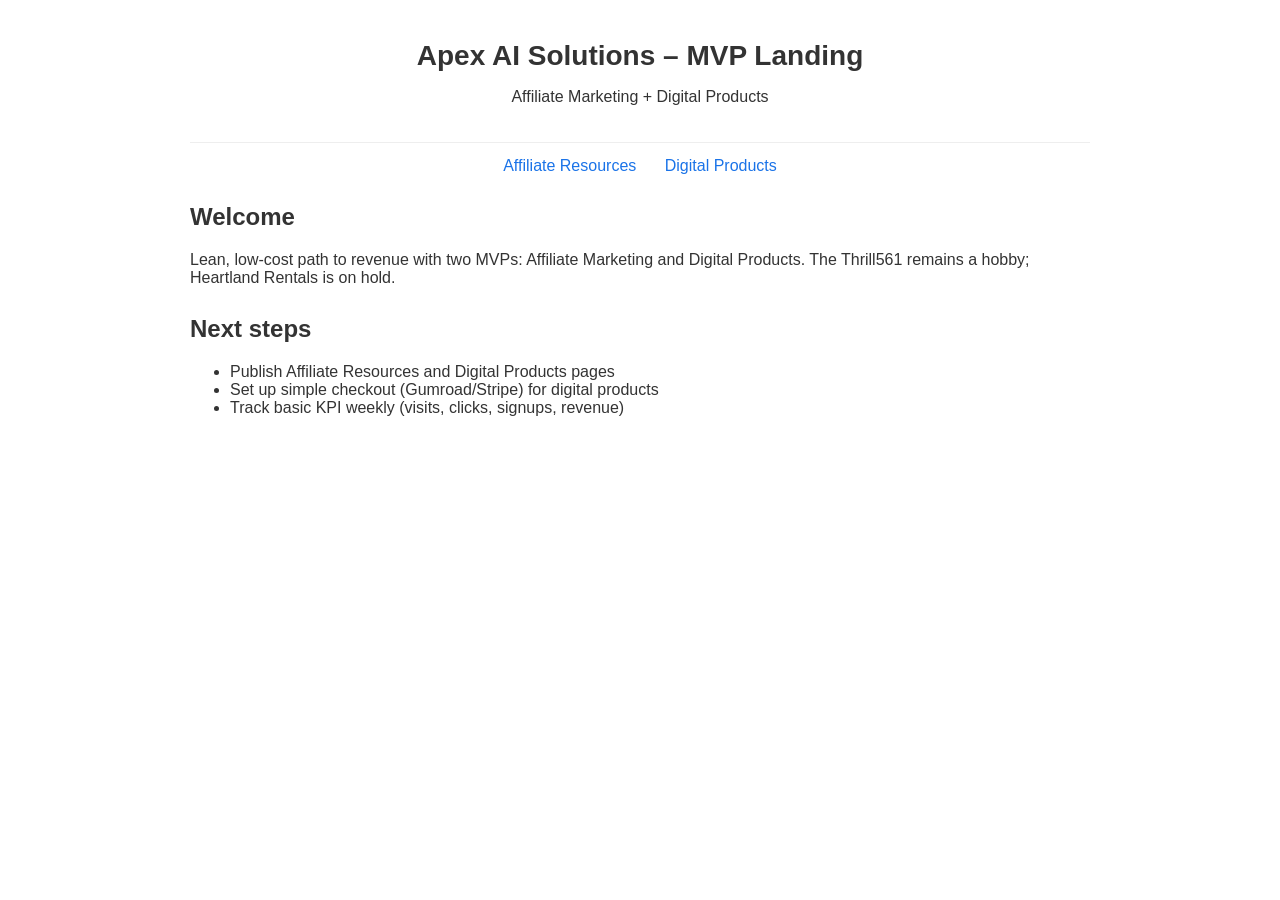
==== docs/index.html @ e03c05d1 "Publish MVP landing pages to /docs" ====
<!doctype html>
<html lang="en">
<head>
<meta charset="UTF-8"/>
<meta name="viewport" content="width=device-width, initial-scale=1"/>
<title>Apex AI MVP Landing</title>
<style>
body{font-family:Arial, sans-serif; max-width:900px; margin:0 auto; padding:20px; color:#333}
header{text-align:center; padding:20px 0; border-bottom:1px solid #eee}
nav{ text-align:center; margin:14px 0 28px;}
nav a{margin:0 12px; color:#1a73e8; text-decoration:none}
h1{font-size:28px; margin:0 0 6px}
section{margin:28px 0}
.cta{display:inline-block; padding:10px 14px; background:#1a73e8; color:#fff; text-decoration:none; border-radius:6px}
</style>
</head>
<body>
<header>
<h1>Apex AI Solutions – MVP Landing</h1>
<p>Affiliate Marketing + Digital Products</p>
</header>
<nav>
<a href="affiliate.html">Affiliate Resources</a>
<a href="digital-products.html">Digital Products</a>
</nav>

<section>
<h2>Welcome</h2>
<p>Lean, low-cost path to revenue with two MVPs: Affiliate Marketing and Digital Products. The Thrill561 remains a hobby; Heartland Rentals is on hold.</p>
</section>

<section>
<h2>Next steps</h2>
<ul>
<li>Publish Affiliate Resources and Digital Products pages</li>
<li>Set up simple checkout (Gumroad/Stripe) for digital products</li>
<li>Track basic KPI weekly (visits, clicks, signups, revenue)</li>
</ul>
</section>
</body>
</html>
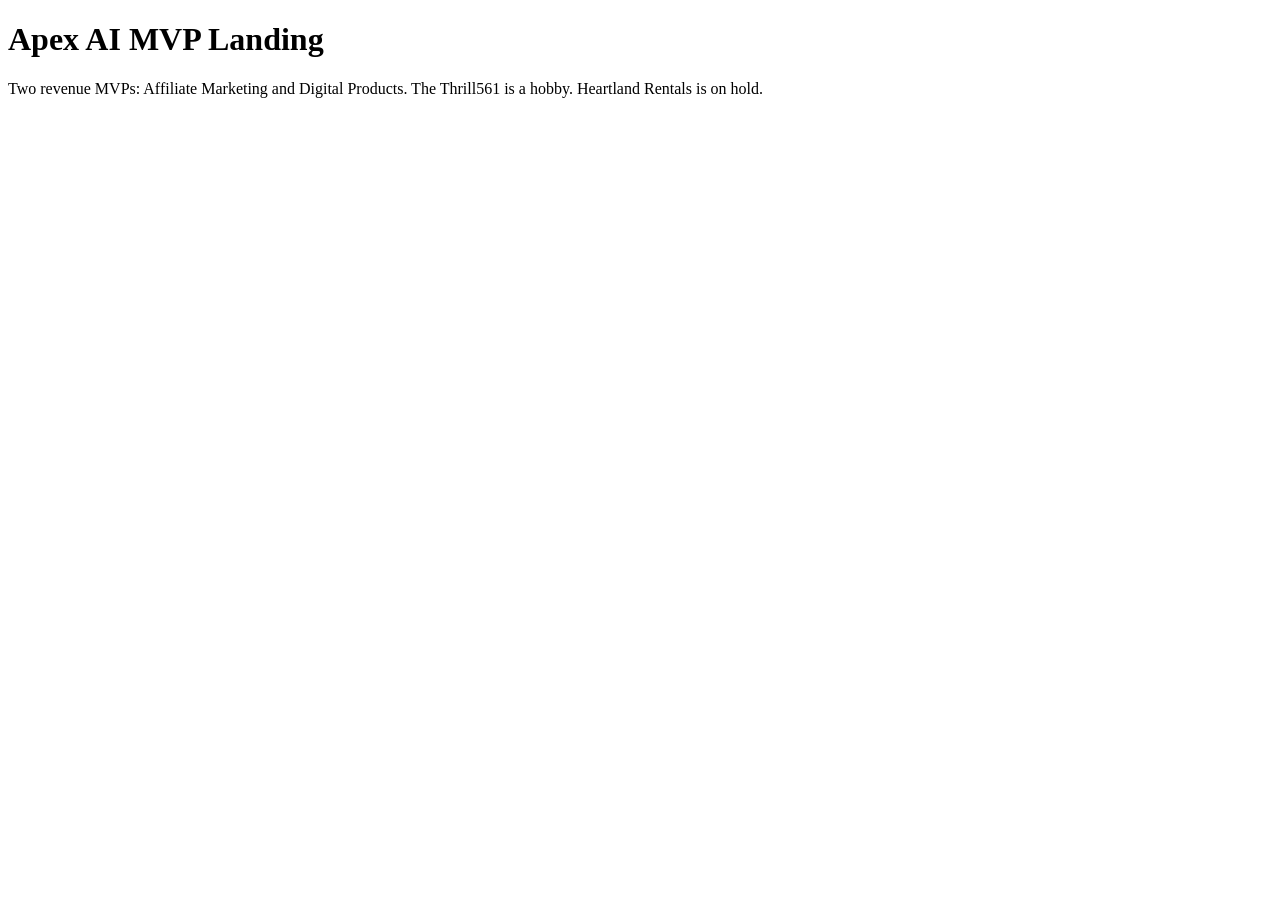
==== commit 539ea85a: "Update Affiliate Resources page with image-rich block" ====
--- a/docs/index.html
+++ b/docs/index.html
@@ -1,41 +1,7 @@
-<!doctype html>
-<html lang="en">
-<head>
-<meta charset="UTF-8"/>
-<meta name="viewport" content="width=device-width, initial-scale=1"/>
-<title>Apex AI MVP Landing</title>
-<style>
-body{font-family:Arial, sans-serif; max-width:900px; margin:0 auto; padding:20px; color:#333}
-header{text-align:center; padding:20px 0; border-bottom:1px solid #eee}
-nav{ text-align:center; margin:14px 0 28px;}
-nav a{margin:0 12px; color:#1a73e8; text-decoration:none}
-h1{font-size:28px; margin:0 0 6px}
-section{margin:28px 0}
-.cta{display:inline-block; padding:10px 14px; background:#1a73e8; color:#fff; text-decoration:none; border-radius:6px}
-</style>
-</head>
+<!doctype html><html lang="en">
+<head><meta charset="UTF-8"/><meta name="viewport" content="width=device-width, initial-scale=1"/><title>Apex AI MVP Landing</title></head>
 <body>
-<header>
-<h1>Apex AI Solutions – MVP Landing</h1>
-<p>Affiliate Marketing + Digital Products</p>
-</header>
-<nav>
-<a href="affiliate.html">Affiliate Resources</a>
-<a href="digital-products.html">Digital Products</a>
-</nav>
-
-<section>
-<h2>Welcome</h2>
-<p>Lean, low-cost path to revenue with two MVPs: Affiliate Marketing and Digital Products. The Thrill561 remains a hobby; Heartland Rentals is on hold.</p>
-</section>
-
-<section>
-<h2>Next steps</h2>
-<ul>
-<li>Publish Affiliate Resources and Digital Products pages</li>
-<li>Set up simple checkout (Gumroad/Stripe) for digital products</li>
-<li>Track basic KPI weekly (visits, clicks, signups, revenue)</li>
-</ul>
-</section>
+<h1>Apex AI MVP Landing</h1>
+<p>Two revenue MVPs: Affiliate Marketing and Digital Products. The Thrill561 is a hobby. Heartland Rentals is on hold.</p>
 </body>
 </html>
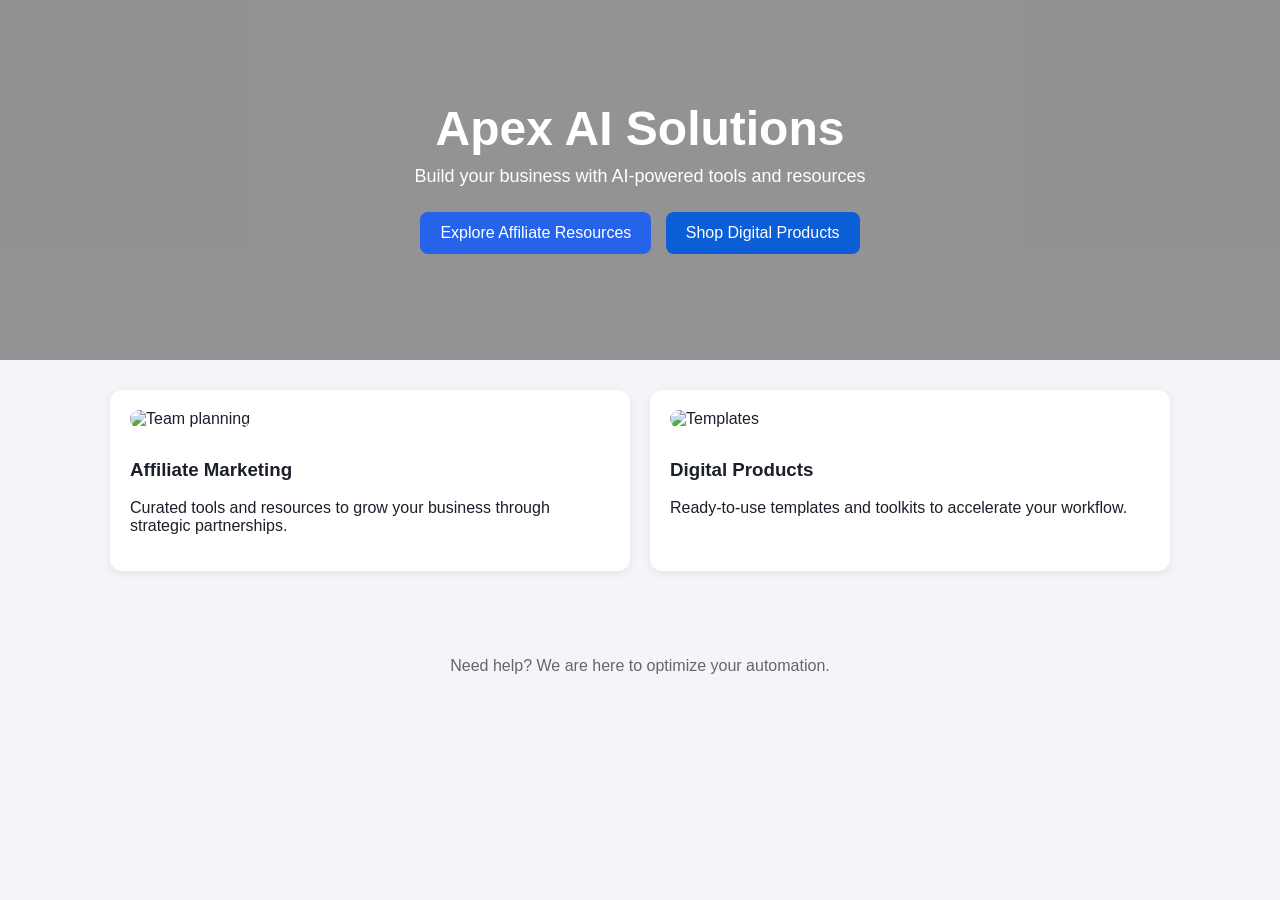
==== commit 6050cbd3: "Add polished image-rich landing pages" ====
--- a/docs/index.html
+++ b/docs/index.html
@@ -1,7 +1,54 @@
-<!doctype html><html lang="en">
-<head><meta charset="UTF-8"/><meta name="viewport" content="width=device-width, initial-scale=1"/><title>Apex AI MVP Landing</title></head>
+<!doctype html>
+<html lang="en">
+<head>
+  <meta charset="UTF-8"/>
+  <meta name="viewport" content="width=device-width, initial-scale=1"/>
+  <title>Apex AI MVP Landing</title>
+  <style>
+    :root{--bg:#f4f4f9;--fg:#1a1f2a;--brand:#2563eb;--card:#fff}
+    *{box-sizing:border-box}
+    body{font-family:Arial,sans-serif;margin:0;background:var(--bg);color:var(--fg)}
+    .container{max-width:1100px;margin:0 auto;padding:0 20px}
+    .hero{background:url("https://images.unsplash.com/photo-1496307042754-b4d6183878e6?auto=format&fit=crop&w=1600&q=60") center/cover no-repeat;color:#fff;height:360px;display:flex;align-items:center;justify-content:center;text-align:center;position:relative}
+    .hero:after{content:"";position:absolute;inset:0;background:rgba(0,0,0,.4)}
+    .hero-content{position:relative;z-index:1}
+    .hero h1{font-size:clamp(28px,4vw,48px);margin:0 0 10px}
+    .hero p{font-size:clamp(14px,2vw,18px);margin:0 0 20px}
+    .cta{display:inline-block;padding:12px 20px;background:var(--brand);color:#fff;text-decoration:none;border-radius:8px;margin:5px}
+    .cards{display:grid;grid-template-columns:1fr 1fr;gap:20px;margin:30px 0}
+    .card{background:var(--card);border-radius:12px;padding:20px;box-shadow:0 2px 8px rgba(0,0,0,.08)}
+    .card img{width:100%;height:180px;object-fit:cover;border-radius:10px;margin-bottom:12px}
+    @media(max-width:900px){.cards{grid-template-columns:1fr}}
+    footer{text-align:center;padding:40px 0;color:#666}
+  </style>
+</head>
 <body>
-<h1>Apex AI MVP Landing</h1>
-<p>Two revenue MVPs: Affiliate Marketing and Digital Products. The Thrill561 is a hobby. Heartland Rentals is on hold.</p>
+  <header class="hero">
+    <div class="hero-content container">
+      <h1>Apex AI Solutions</h1>
+      <p>Build your business with AI-powered tools and resources</p>
+      <a class="cta" href="affiliate.html">Explore Affiliate Resources</a>
+      <a class="cta" href="digital-products.html" style="background:#0b5ed7">Shop Digital Products</a>
+    </div>
+  </header>
+  
+  <div class="container">
+    <div class="cards">
+      <div class="card">
+        <img src="https://images.unsplash.com/photo-1525966222142-9b5ed5a0d2bd?auto=format&fit=crop&w=800&q=60" alt="Team planning"/>
+        <h3>Affiliate Marketing</h3>
+        <p>Curated tools and resources to grow your business through strategic partnerships.</p>
+      </div>
+      <div class="card">
+        <img src="https://images.unsplash.com/photo-1517242303087-0c34f45d2f9a?auto=format&fit=crop&w=800&q=60" alt="Templates"/>
+        <h3>Digital Products</h3>
+        <p>Ready-to-use templates and toolkits to accelerate your workflow.</p>
+      </div>
+    </div>
+  </div>
+  
+  <footer>
+    <p>Need help? We are here to optimize your automation.</p>
+  </footer>
 </body>
 </html>
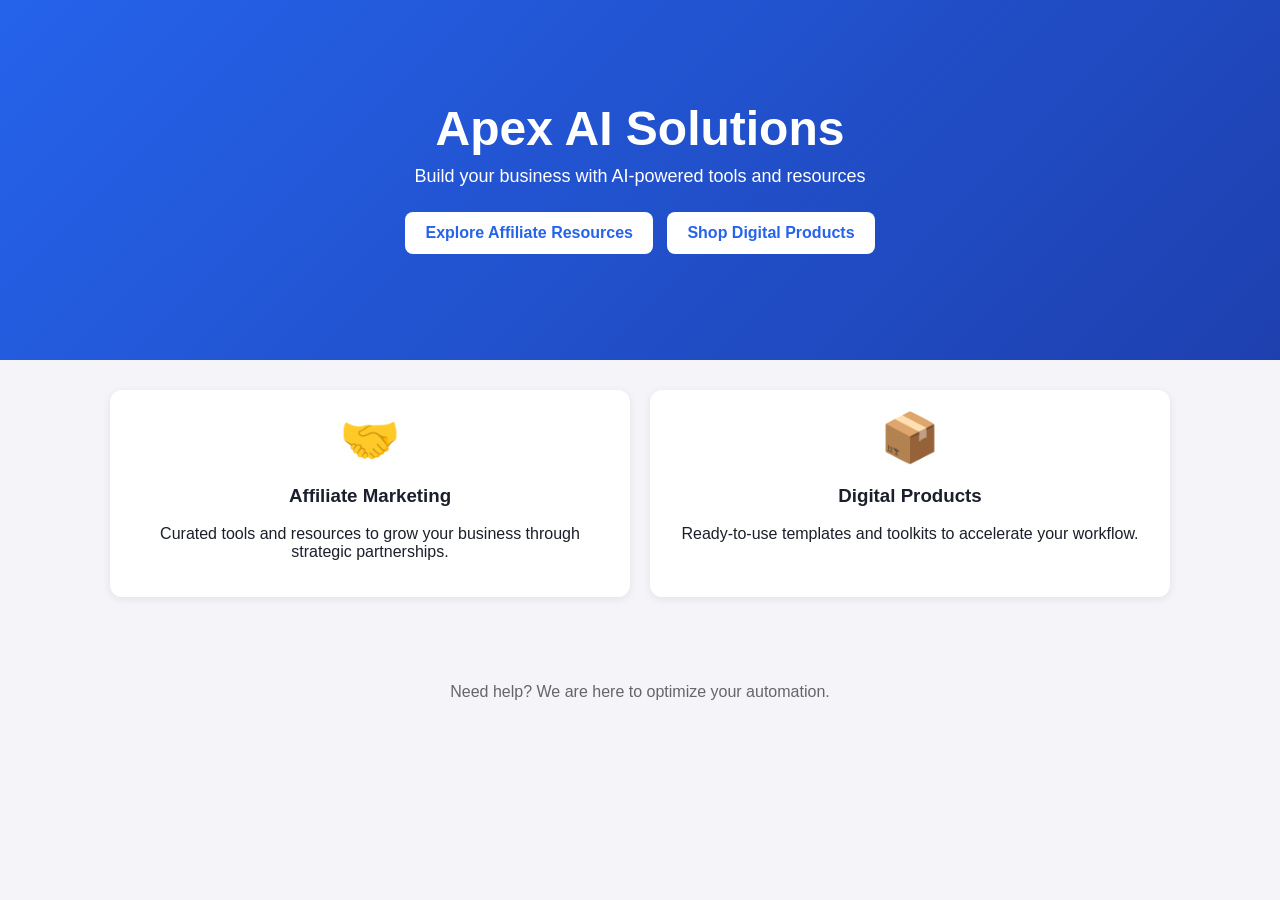
==== commit cf02bb4e: "Fix images - use emoji icons instead" ====
--- a/docs/index.html
+++ b/docs/index.html
@@ -9,38 +9,36 @@
     *{box-sizing:border-box}
     body{font-family:Arial,sans-serif;margin:0;background:var(--bg);color:var(--fg)}
     .container{max-width:1100px;margin:0 auto;padding:0 20px}
-    .hero{background:url("https://images.unsplash.com/photo-1496307042754-b4d6183878e6?auto=format&fit=crop&w=1600&q=60") center/cover no-repeat;color:#fff;height:360px;display:flex;align-items:center;justify-content:center;text-align:center;position:relative}
-    .hero:after{content:"";position:absolute;inset:0;background:rgba(0,0,0,.4)}
-    .hero-content{position:relative;z-index:1}
+    .hero{background:linear-gradient(135deg,#2563eb,#1e40af);color:#fff;height:360px;display:flex;align-items:center;justify-content:center;text-align:center}
     .hero h1{font-size:clamp(28px,4vw,48px);margin:0 0 10px}
     .hero p{font-size:clamp(14px,2vw,18px);margin:0 0 20px}
-    .cta{display:inline-block;padding:12px 20px;background:var(--brand);color:#fff;text-decoration:none;border-radius:8px;margin:5px}
+    .cta{display:inline-block;padding:12px 20px;background:#fff;color:var(--brand);text-decoration:none;border-radius:8px;margin:5px;font-weight:600}
     .cards{display:grid;grid-template-columns:1fr 1fr;gap:20px;margin:30px 0}
-    .card{background:var(--card);border-radius:12px;padding:20px;box-shadow:0 2px 8px rgba(0,0,0,.08)}
-    .card img{width:100%;height:180px;object-fit:cover;border-radius:10px;margin-bottom:12px}
+    .card{background:var(--card);border-radius:12px;padding:20px;box-shadow:0 2px 8px rgba(0,0,0,.08);text-align:center}
+    .card-icon{font-size:48px;margin-bottom:10px}
+    footer{text-align:center;padding:40px 0;color:#666}
     @media(max-width:900px){.cards{grid-template-columns:1fr}}
-    footer{text-align:center;padding:40px 0;color:#666}
   </style>
 </head>
 <body>
   <header class="hero">
-    <div class="hero-content container">
+    <div class="container">
       <h1>Apex AI Solutions</h1>
       <p>Build your business with AI-powered tools and resources</p>
       <a class="cta" href="affiliate.html">Explore Affiliate Resources</a>
-      <a class="cta" href="digital-products.html" style="background:#0b5ed7">Shop Digital Products</a>
+      <a class="cta" href="digital-products.html">Shop Digital Products</a>
     </div>
   </header>
   
   <div class="container">
     <div class="cards">
       <div class="card">
-        <img src="https://images.unsplash.com/photo-1525966222142-9b5ed5a0d2bd?auto=format&fit=crop&w=800&q=60" alt="Team planning"/>
+        <div class="card-icon">🤝</div>
         <h3>Affiliate Marketing</h3>
         <p>Curated tools and resources to grow your business through strategic partnerships.</p>
       </div>
       <div class="card">
-        <img src="https://images.unsplash.com/photo-1517242303087-0c34f45d2f9a?auto=format&fit=crop&w=800&q=60" alt="Templates"/>
+        <div class="card-icon">📦</div>
         <h3>Digital Products</h3>
         <p>Ready-to-use templates and toolkits to accelerate your workflow.</p>
       </div>
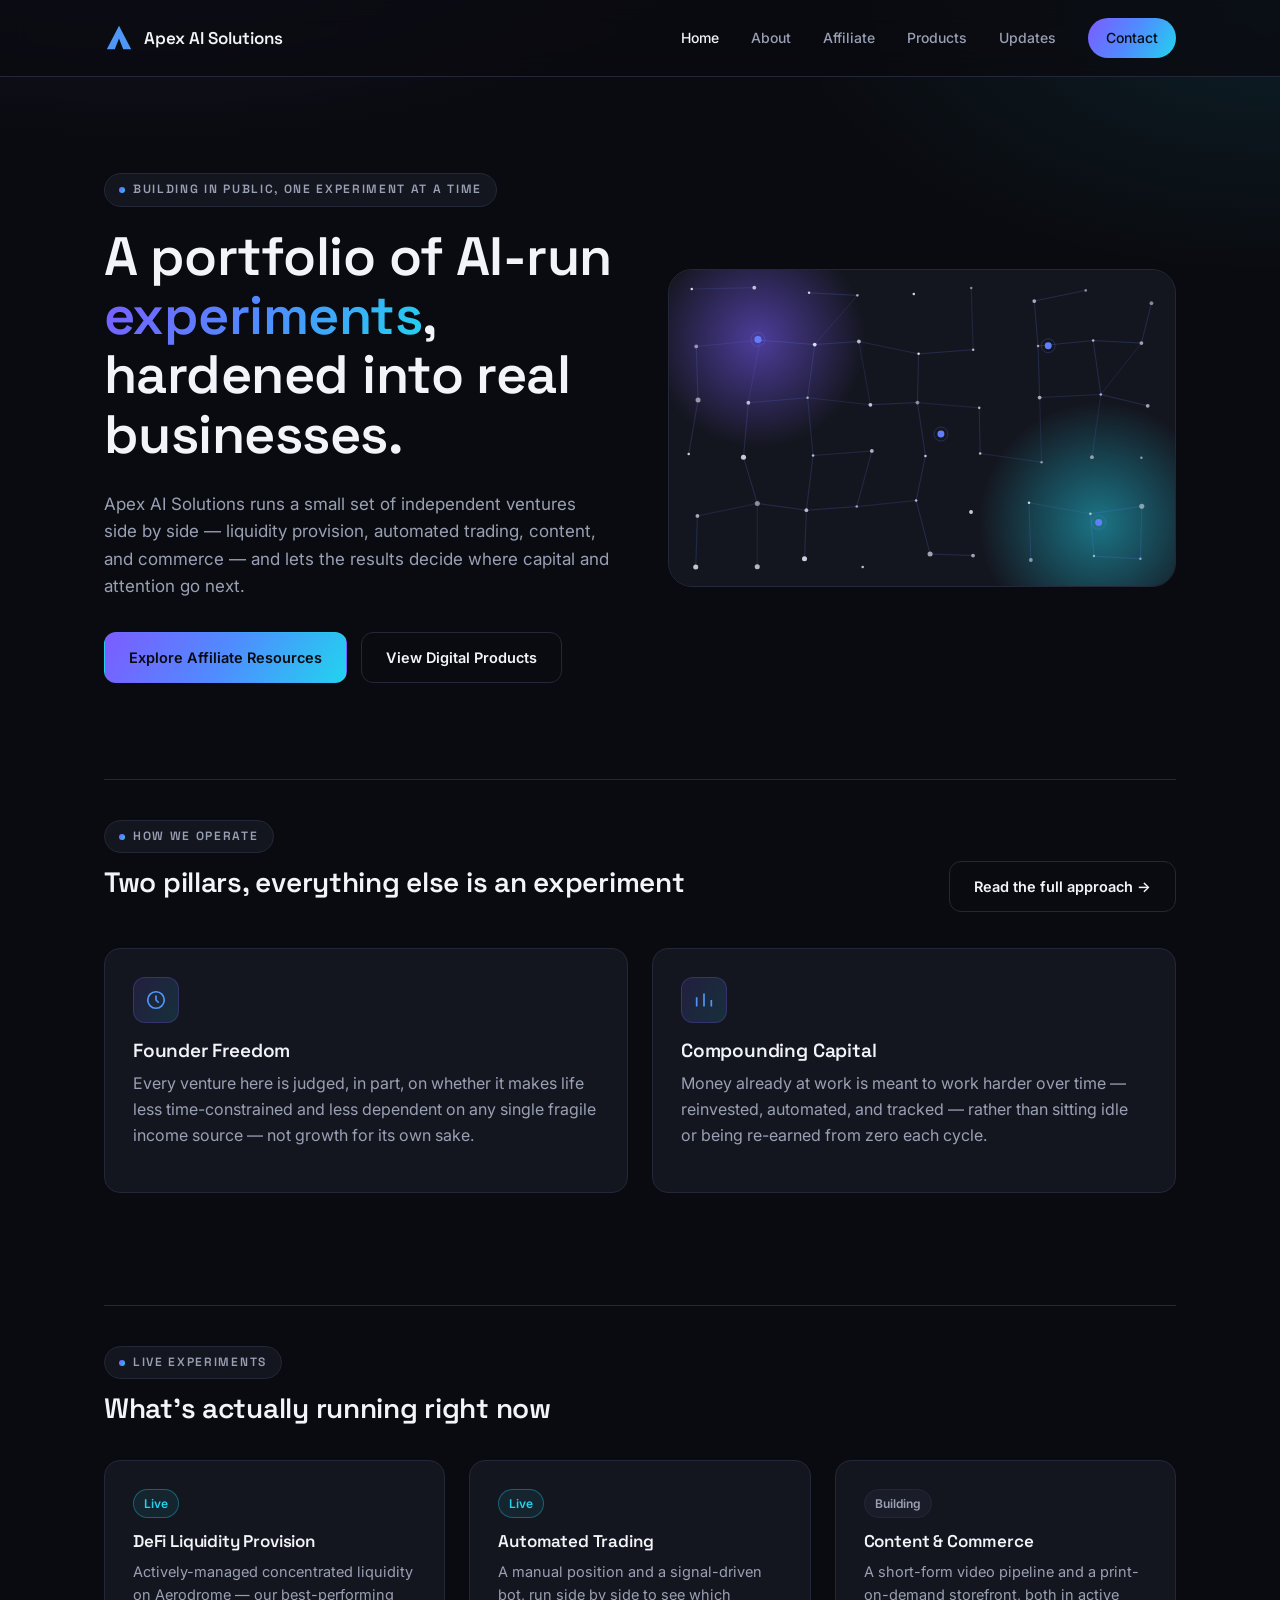
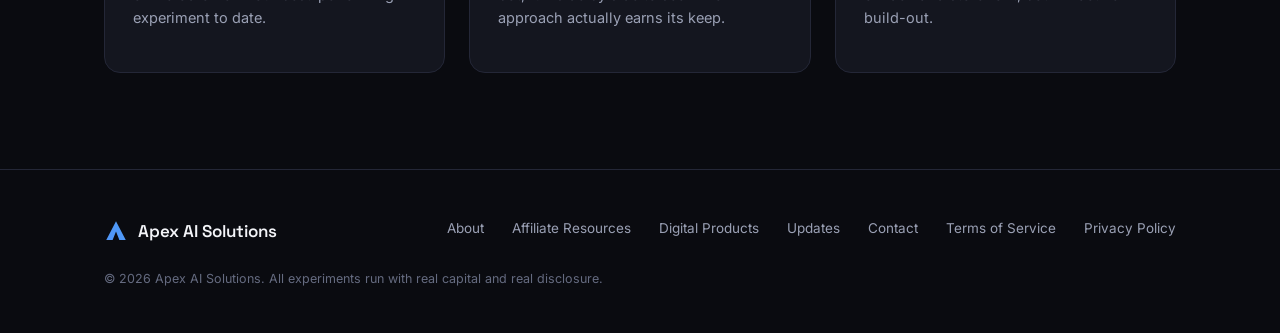
==== commit ba0fd8d2: "Redesign site: bold dark theme, custom brand mark + hero graphic, About/Updates/Contact pages, no st" ====
--- a/docs/index.html
+++ b/docs/index.html
@@ -1,52 +1,278 @@
 <!doctype html>
 <html lang="en">
 <head>
-  <meta charset="UTF-8"/>
-  <meta name="viewport" content="width=device-width, initial-scale=1"/>
-  <title>Apex AI MVP Landing</title>
-  <style>
-    :root{--bg:#f4f4f9;--fg:#1a1f2a;--brand:#2563eb;--card:#fff}
-    *{box-sizing:border-box}
-    body{font-family:Arial,sans-serif;margin:0;background:var(--bg);color:var(--fg)}
-    .container{max-width:1100px;margin:0 auto;padding:0 20px}
-    .hero{background:linear-gradient(135deg,#2563eb,#1e40af);color:#fff;height:360px;display:flex;align-items:center;justify-content:center;text-align:center}
-    .hero h1{font-size:clamp(28px,4vw,48px);margin:0 0 10px}
-    .hero p{font-size:clamp(14px,2vw,18px);margin:0 0 20px}
-    .cta{display:inline-block;padding:12px 20px;background:#fff;color:var(--brand);text-decoration:none;border-radius:8px;margin:5px;font-weight:600}
-    .cards{display:grid;grid-template-columns:1fr 1fr;gap:20px;margin:30px 0}
-    .card{background:var(--card);border-radius:12px;padding:20px;box-shadow:0 2px 8px rgba(0,0,0,.08);text-align:center}
-    .card-icon{font-size:48px;margin-bottom:10px}
-    footer{text-align:center;padding:40px 0;color:#666}
-    @media(max-width:900px){.cards{grid-template-columns:1fr}}
-  </style>
+<meta charset="UTF-8"/>
+<meta name="viewport" content="width=device-width, initial-scale=1"/>
+<title>Apex AI Solutions</title>
+<meta name="description" content="Apex AI Solutions builds and hardens a portfolio of AI-assisted business experiments — real capital, real automation, real results, run in the open."/>
+<link rel="icon" href="favicon.png"/>
+<link rel="stylesheet" href="style.css"/>
 </head>
 <body>
-  <header class="hero">
-    <div class="container">
-      <h1>Apex AI Solutions</h1>
-      <p>Build your business with AI-powered tools and resources</p>
-      <a class="cta" href="affiliate.html">Explore Affiliate Resources</a>
-      <a class="cta" href="digital-products.html">Shop Digital Products</a>
-    </div>
-  </header>
-  
-  <div class="container">
-    <div class="cards">
+
+<header class="site-nav">
+  <div class="nav-inner">
+    <a href="index.html" class="brand">
+      <svg viewBox="0 0 32 32" fill="none" xmlns="http://www.w3.org/2000/svg">
+        <defs><linearGradient id="navg1" x1="0" y1="32" x2="32" y2="0">
+          <stop offset="0" stop-color="#7C5CFF"/><stop offset="1" stop-color="#22D3EE"/>
+        </linearGradient></defs>
+        <path d="M16 3 L29 28 L20.5 28 L16 16.5 L11.5 28 L3 28 Z" fill="url(#navg1)"/>
+      </svg>
+      Apex AI Solutions
+    </a>
+    <nav class="links">
+      <a href="index.html" class="current">Home</a>
+      <a href="about.html">About</a>
+      <a href="affiliate.html">Affiliate</a>
+      <a href="digital-products.html">Products</a>
+      <a href="updates.html">Updates</a>
+      <a href="contact.html" class="nav-cta">Contact</a>
+    </nav>
+  </div>
+</header>
+
+<section class="section" style="padding-bottom:40px;">
+  <div class="wrap">
+    <div class="grid-2" style="align-items:center; gap:56px;">
+      <div>
+        <span class="eyebrow"><span class="dot"></span> Building in public, one experiment at a time</span>
+        <h1 style="font-size:clamp(34px,5vw,54px); margin-top:20px;">
+          A portfolio of AI-run <span class="grad-text">experiments</span>,<br/>hardened into real businesses.
+        </h1>
+        <p style="font-size:17px; max-width:520px; margin-top:18px;">
+          Apex AI Solutions runs a small set of independent ventures side by side —
+          liquidity provision, automated trading, content, and commerce — and lets
+          the results decide where capital and attention go next.
+        </p>
+        <div style="display:flex; gap:14px; margin-top:32px; flex-wrap:wrap;">
+          <a href="affiliate.html" class="btn btn-primary">Explore Affiliate Resources</a>
+          <a href="digital-products.html" class="btn btn-ghost">View Digital Products</a>
+        </div>
+      </div>
+      <div class="hero-graphic">
+    <svg viewBox="0 0 800 500" fill="none" xmlns="http://www.w3.org/2000/svg">
+      <defs>
+        <linearGradient id="heroLine" x1="0" y1="500" x2="800" y2="0">
+          <stop offset="0" stop-color="#7C5CFF"/>
+          <stop offset="1" stop-color="#22D3EE"/>
+        </linearGradient>
+        <radialGradient id="heroGlowA" cx="50%" cy="50%" r="50%">
+          <stop offset="0" stop-color="#7C5CFF" stop-opacity="0.55"/>
+          <stop offset="1" stop-color="#7C5CFF" stop-opacity="0"/>
+        </radialGradient>
+        <radialGradient id="heroGlowB" cx="50%" cy="50%" r="50%">
+          <stop offset="0" stop-color="#22D3EE" stop-opacity="0.5"/>
+          <stop offset="1" stop-color="#22D3EE" stop-opacity="0"/>
+        </radialGradient>
+      </defs>
+      <rect width="800" height="500" fill="#14161F"/>
+      <circle cx="140" cy="110" r="170" fill="url(#heroGlowA)"/>
+      <circle cx="680" cy="400" r="190" fill="url(#heroGlowB)"/>
+      <line x1="35.1" y1="30.2" x2="134.2" y2="28.0" stroke="url(#heroLine)" stroke-width="1" opacity="0.24"/>
+      <line x1="221.0" y1="36.2" x2="297.6" y2="40.2" stroke="url(#heroLine)" stroke-width="1" opacity="0.32"/>
+      <line x1="297.6" y1="40.2" x2="230.0" y2="118.1" stroke="url(#heroLine)" stroke-width="1" opacity="0.21"/>
+      <line x1="478.0" y1="28.5" x2="481.1" y2="126.3" stroke="url(#heroLine)" stroke-width="1" opacity="0.25"/>
+      <line x1="577.9" y1="49.2" x2="659.5" y2="32.3" stroke="url(#heroLine)" stroke-width="1" opacity="0.32"/>
+      <line x1="577.9" y1="49.2" x2="583.9" y2="120.4" stroke="url(#heroLine)" stroke-width="1" opacity="0.32"/>
+      <line x1="763.6" y1="52.5" x2="747.7" y2="115.8" stroke="url(#heroLine)" stroke-width="1" opacity="0.32"/>
+      <line x1="42.2" y1="121.1" x2="143.3" y2="111.3" stroke="url(#heroLine)" stroke-width="1" opacity="0.22"/>
+      <line x1="42.2" y1="121.1" x2="45.1" y2="206.0" stroke="url(#heroLine)" stroke-width="1" opacity="0.32"/>
+      <line x1="143.3" y1="111.3" x2="230.0" y2="118.1" stroke="url(#heroLine)" stroke-width="1" opacity="0.32"/>
+      <line x1="143.3" y1="111.3" x2="124.8" y2="210.4" stroke="url(#heroLine)" stroke-width="1" opacity="0.22"/>
+      <line x1="230.0" y1="118.1" x2="300.0" y2="113.3" stroke="url(#heroLine)" stroke-width="1" opacity="0.32"/>
+      <line x1="230.0" y1="118.1" x2="218.7" y2="202.4" stroke="url(#heroLine)" stroke-width="1" opacity="0.32"/>
+      <line x1="300.0" y1="113.3" x2="394.6" y2="132.9" stroke="url(#heroLine)" stroke-width="1" opacity="0.26"/>
+      <line x1="300.0" y1="113.3" x2="318.2" y2="213.6" stroke="url(#heroLine)" stroke-width="1" opacity="0.22"/>
+      <line x1="394.6" y1="132.9" x2="481.1" y2="126.3" stroke="url(#heroLine)" stroke-width="1" opacity="0.32"/>
+      <line x1="394.6" y1="132.9" x2="392.8" y2="210.1" stroke="url(#heroLine)" stroke-width="1" opacity="0.32"/>
+      <line x1="583.9" y1="120.4" x2="671.3" y2="111.8" stroke="url(#heroLine)" stroke-width="1" opacity="0.32"/>
+      <line x1="583.9" y1="120.4" x2="586.4" y2="202.1" stroke="url(#heroLine)" stroke-width="1" opacity="0.32"/>
+      <line x1="671.3" y1="111.8" x2="747.7" y2="115.8" stroke="url(#heroLine)" stroke-width="1" opacity="0.32"/>
+      <line x1="671.3" y1="111.8" x2="683.4" y2="197.3" stroke="url(#heroLine)" stroke-width="1" opacity="0.32"/>
+      <line x1="747.7" y1="115.8" x2="683.4" y2="197.3" stroke="url(#heroLine)" stroke-width="1" opacity="0.20"/>
+      <line x1="45.1" y1="206.0" x2="30.3" y2="291.7" stroke="url(#heroLine)" stroke-width="1" opacity="0.32"/>
+      <line x1="124.8" y1="210.4" x2="218.7" y2="202.4" stroke="url(#heroLine)" stroke-width="1" opacity="0.28"/>
+      <line x1="124.8" y1="210.4" x2="117.1" y2="296.7" stroke="url(#heroLine)" stroke-width="1" opacity="0.32"/>
+      <line x1="218.7" y1="202.4" x2="318.2" y2="213.6" stroke="url(#heroLine)" stroke-width="1" opacity="0.23"/>
+      <line x1="218.7" y1="202.4" x2="227.4" y2="294.0" stroke="url(#heroLine)" stroke-width="1" opacity="0.29"/>
+      <line x1="318.2" y1="213.6" x2="392.8" y2="210.1" stroke="url(#heroLine)" stroke-width="1" opacity="0.32"/>
+      <line x1="392.8" y1="210.1" x2="490.7" y2="218.5" stroke="url(#heroLine)" stroke-width="1" opacity="0.24"/>
+      <line x1="392.8" y1="210.1" x2="405.5" y2="294.6" stroke="url(#heroLine)" stroke-width="1" opacity="0.32"/>
+      <line x1="490.7" y1="218.5" x2="492.2" y2="290.8" stroke="url(#heroLine)" stroke-width="1" opacity="0.32"/>
+      <line x1="586.4" y1="202.1" x2="683.4" y2="197.3" stroke="url(#heroLine)" stroke-width="1" opacity="0.25"/>
+      <line x1="586.4" y1="202.1" x2="589.5" y2="304.5" stroke="url(#heroLine)" stroke-width="1" opacity="0.21"/>
+      <line x1="683.4" y1="197.3" x2="757.7" y2="215.2" stroke="url(#heroLine)" stroke-width="1" opacity="0.32"/>
+      <line x1="683.4" y1="197.3" x2="669.3" y2="296.6" stroke="url(#heroLine)" stroke-width="1" opacity="0.23"/>
+      <line x1="117.1" y1="296.7" x2="139.0" y2="370.0" stroke="url(#heroLine)" stroke-width="1" opacity="0.32"/>
+      <line x1="227.4" y1="294.0" x2="320.5" y2="286.8" stroke="url(#heroLine)" stroke-width="1" opacity="0.28"/>
+      <line x1="227.4" y1="294.0" x2="216.8" y2="380.7" stroke="url(#heroLine)" stroke-width="1" opacity="0.32"/>
+      <line x1="320.5" y1="286.8" x2="296.6" y2="374.9" stroke="url(#heroLine)" stroke-width="1" opacity="0.30"/>
+      <line x1="405.5" y1="294.6" x2="390.7" y2="365.3" stroke="url(#heroLine)" stroke-width="1" opacity="0.32"/>
+      <line x1="492.2" y1="290.8" x2="589.5" y2="304.5" stroke="url(#heroLine)" stroke-width="1" opacity="0.24"/>
+      <line x1="44.1" y1="389.8" x2="139.0" y2="370.0" stroke="url(#heroLine)" stroke-width="1" opacity="0.25"/>
+      <line x1="44.1" y1="389.8" x2="41.4" y2="470.7" stroke="url(#heroLine)" stroke-width="1" opacity="0.32"/>
+      <line x1="139.0" y1="370.0" x2="216.8" y2="380.7" stroke="url(#heroLine)" stroke-width="1" opacity="0.32"/>
+      <line x1="139.0" y1="370.0" x2="138.9" y2="470.2" stroke="url(#heroLine)" stroke-width="1" opacity="0.23"/>
+      <line x1="216.8" y1="380.7" x2="296.6" y2="374.9" stroke="url(#heroLine)" stroke-width="1" opacity="0.32"/>
+      <line x1="216.8" y1="380.7" x2="213.8" y2="457.6" stroke="url(#heroLine)" stroke-width="1" opacity="0.32"/>
+      <line x1="296.6" y1="374.9" x2="390.7" y2="365.3" stroke="url(#heroLine)" stroke-width="1" opacity="0.27"/>
+      <line x1="390.7" y1="365.3" x2="412.8" y2="450.2" stroke="url(#heroLine)" stroke-width="1" opacity="0.32"/>
+      <line x1="569.6" y1="368.9" x2="666.9" y2="386.4" stroke="url(#heroLine)" stroke-width="1" opacity="0.24"/>
+      <line x1="569.6" y1="368.9" x2="572.5" y2="459.6" stroke="url(#heroLine)" stroke-width="1" opacity="0.30"/>
+      <line x1="666.9" y1="386.4" x2="748.3" y2="374.6" stroke="url(#heroLine)" stroke-width="1" opacity="0.32"/>
+      <line x1="666.9" y1="386.4" x2="672.5" y2="453.4" stroke="url(#heroLine)" stroke-width="1" opacity="0.32"/>
+      <line x1="748.3" y1="374.6" x2="746.1" y2="457.7" stroke="url(#heroLine)" stroke-width="1" opacity="0.32"/>
+      <line x1="412.8" y1="450.2" x2="480.9" y2="452.5" stroke="url(#heroLine)" stroke-width="1" opacity="0.32"/>
+      <line x1="672.5" y1="453.4" x2="746.1" y2="457.7" stroke="url(#heroLine)" stroke-width="1" opacity="0.32"/>
+      <circle cx="35.1" cy="30.2" r="2" fill="#E8EAF6" opacity="0.93"/>
+      <circle cx="134.2" cy="28.0" r="3" fill="#E8EAF6" opacity="0.79"/>
+      <circle cx="221.0" cy="36.2" r="2" fill="#E8EAF6" opacity="0.87"/>
+      <circle cx="297.6" cy="40.2" r="2" fill="#E8EAF6" opacity="0.66"/>
+      <circle cx="387.0" cy="38.1" r="2" fill="#E8EAF6" opacity="0.91"/>
+      <circle cx="478.0" cy="28.5" r="2" fill="#E8EAF6" opacity="0.52"/>
+      <circle cx="577.9" cy="49.2" r="3" fill="#E8EAF6" opacity="0.69"/>
+      <circle cx="659.5" cy="32.3" r="2" fill="#E8EAF6" opacity="0.54"/>
+      <circle cx="763.6" cy="52.5" r="3" fill="#E8EAF6" opacity="0.53"/>
+      <circle cx="42.2" cy="121.1" r="3" fill="#E8EAF6" opacity="0.56"/>
+      <circle cx="143.3" cy="111.3" r="2" fill="#E8EAF6" opacity="0.78"/>
+      <circle cx="230.0" cy="118.1" r="3" fill="#E8EAF6" opacity="0.93"/>
+      <circle cx="300.0" cy="113.3" r="3" fill="#E8EAF6" opacity="0.76"/>
+      <circle cx="394.6" cy="132.9" r="2" fill="#E8EAF6" opacity="0.94"/>
+      <circle cx="481.1" cy="126.3" r="2" fill="#E8EAF6" opacity="0.75"/>
+      <circle cx="583.9" cy="120.4" r="2" fill="#E8EAF6" opacity="0.63"/>
+      <circle cx="671.3" cy="111.8" r="2" fill="#E8EAF6" opacity="0.74"/>
+      <circle cx="747.7" cy="115.8" r="3" fill="#E8EAF6" opacity="0.64"/>
+      <circle cx="45.1" cy="206.0" r="4" fill="#E8EAF6" opacity="0.58"/>
+      <circle cx="124.8" cy="210.4" r="3" fill="#E8EAF6" opacity="0.76"/>
+      <circle cx="218.7" cy="202.4" r="2" fill="#E8EAF6" opacity="0.67"/>
+      <circle cx="318.2" cy="213.6" r="3" fill="#E8EAF6" opacity="0.82"/>
+      <circle cx="392.8" cy="210.1" r="3" fill="#E8EAF6" opacity="0.53"/>
+      <circle cx="490.7" cy="218.5" r="2" fill="#E8EAF6" opacity="0.72"/>
+      <circle cx="586.4" cy="202.1" r="3" fill="#E8EAF6" opacity="0.69"/>
+      <circle cx="683.4" cy="197.3" r="2" fill="#E8EAF6" opacity="0.71"/>
+      <circle cx="757.7" cy="215.2" r="3" fill="#E8EAF6" opacity="0.66"/>
+      <circle cx="30.3" cy="291.7" r="2" fill="#E8EAF6" opacity="0.86"/>
+      <circle cx="117.1" cy="296.7" r="4" fill="#E8EAF6" opacity="0.85"/>
+      <circle cx="227.4" cy="294.0" r="2" fill="#E8EAF6" opacity="0.76"/>
+      <circle cx="320.5" cy="286.8" r="3" fill="#E8EAF6" opacity="0.72"/>
+      <circle cx="405.5" cy="294.6" r="2" fill="#E8EAF6" opacity="0.83"/>
+      <circle cx="492.2" cy="290.8" r="2" fill="#E8EAF6" opacity="0.77"/>
+      <circle cx="589.5" cy="304.5" r="2" fill="#E8EAF6" opacity="0.55"/>
+      <circle cx="669.3" cy="296.6" r="3" fill="#E8EAF6" opacity="0.57"/>
+      <circle cx="747.7" cy="297.6" r="2" fill="#E8EAF6" opacity="0.57"/>
+      <circle cx="44.1" cy="389.8" r="3" fill="#E8EAF6" opacity="0.69"/>
+      <circle cx="139.0" cy="370.0" r="4" fill="#E8EAF6" opacity="0.53"/>
+      <circle cx="216.8" cy="380.7" r="3" fill="#E8EAF6" opacity="0.76"/>
+      <circle cx="296.6" cy="374.9" r="2" fill="#E8EAF6" opacity="0.65"/>
+      <circle cx="390.7" cy="365.3" r="2" fill="#E8EAF6" opacity="0.77"/>
+      <circle cx="477.7" cy="383.5" r="3" fill="#E8EAF6" opacity="0.86"/>
+      <circle cx="569.6" cy="368.9" r="2" fill="#E8EAF6" opacity="0.88"/>
+      <circle cx="666.9" cy="386.4" r="2" fill="#E8EAF6" opacity="0.71"/>
+      <circle cx="748.3" cy="374.6" r="4" fill="#E8EAF6" opacity="0.53"/>
+      <circle cx="41.4" cy="470.7" r="4" fill="#E8EAF6" opacity="0.82"/>
+      <circle cx="138.9" cy="470.2" r="4" fill="#E8EAF6" opacity="0.76"/>
+      <circle cx="213.8" cy="457.6" r="4" fill="#E8EAF6" opacity="0.87"/>
+      <circle cx="306.0" cy="470.8" r="2" fill="#E8EAF6" opacity="0.82"/>
+      <circle cx="412.8" cy="450.2" r="4" fill="#E8EAF6" opacity="0.66"/>
+      <circle cx="480.9" cy="452.5" r="3" fill="#E8EAF6" opacity="0.66"/>
+      <circle cx="572.5" cy="459.6" r="3" fill="#E8EAF6" opacity="0.55"/>
+      <circle cx="672.5" cy="453.4" r="2" fill="#E8EAF6" opacity="0.60"/>
+      <circle cx="746.1" cy="457.7" r="2" fill="#E8EAF6" opacity="0.56"/>
+      <circle cx="140" cy="110" r="5.5" fill="url(#heroLine)"/>
+      <circle cx="140" cy="110" r="11" fill="none" stroke="url(#heroLine)" stroke-width="1" opacity="0.35"/>
+      <circle cx="430" cy="260" r="5.5" fill="url(#heroLine)"/>
+      <circle cx="430" cy="260" r="11" fill="none" stroke="url(#heroLine)" stroke-width="1" opacity="0.35"/>
+      <circle cx="680" cy="400" r="5.5" fill="url(#heroLine)"/>
+      <circle cx="680" cy="400" r="11" fill="none" stroke="url(#heroLine)" stroke-width="1" opacity="0.35"/>
+      <circle cx="600" cy="120" r="5.5" fill="url(#heroLine)"/>
+      <circle cx="600" cy="120" r="11" fill="none" stroke="url(#heroLine)" stroke-width="1" opacity="0.35"/>
+    </svg>
+      </div>
+    </div>
+  </div>
+</section>
+
+<section class="section-tight">
+  <div class="wrap">
+    <hr class="divider" style="margin-top:0;">
+    <div style="display:flex; justify-content:space-between; align-items:flex-end; margin-bottom:36px; flex-wrap:wrap; gap:16px;">
+      <div>
+        <span class="eyebrow"><span class="dot"></span> How we operate</span>
+        <h2 style="font-size:28px; margin-top:14px;">Two pillars, everything else is an experiment</h2>
+      </div>
+      <a href="about.html" class="btn btn-ghost">Read the full approach →</a>
+    </div>
+    <div class="grid-2">
+      <div class="card card-hover">
+        <div class="icon-tile">
+          <svg viewBox="0 0 24 24" fill="none" stroke="url(#navg1)" stroke-width="1.8"><circle cx="12" cy="12" r="9"/><path d="M12 7v5l3 3"/></svg>
+        </div>
+        <h3 style="font-size:19px;">Founder Freedom</h3>
+        <p>Every venture here is judged, in part, on whether it makes life less
+        time-constrained and less dependent on any single fragile income source —
+        not growth for its own sake.</p>
+      </div>
+      <div class="card card-hover">
+        <div class="icon-tile">
+          <svg viewBox="0 0 24 24" fill="none" stroke="url(#navg1)" stroke-width="1.8"><path d="M4 19V9M12 19V5M20 19v-7"/></svg>
+        </div>
+        <h3 style="font-size:19px;">Compounding Capital</h3>
+        <p>Money already at work is meant to work harder over time — reinvested,
+        automated, and tracked — rather than sitting idle or being re-earned
+        from zero each cycle.</p>
+      </div>
+    </div>
+  </div>
+</section>
+
+<section class="section-tight">
+  <div class="wrap">
+    <hr class="divider" style="margin-top:0;">
+    <span class="eyebrow"><span class="dot"></span> Live experiments</span>
+    <h2 style="font-size:28px; margin-top:14px; margin-bottom:36px;">What's actually running right now</h2>
+    <div class="grid-3">
       <div class="card">
-        <div class="card-icon">🤝</div>
-        <h3>Affiliate Marketing</h3>
-        <p>Curated tools and resources to grow your business through strategic partnerships.</p>
+        <span class="badge badge-live">Live</span>
+        <h3 style="font-size:17px; margin-top:14px;">DeFi Liquidity Provision</h3>
+        <p style="font-size:14.5px;">Actively-managed concentrated liquidity on Aerodrome — our best-performing experiment to date.</p>
       </div>
       <div class="card">
-        <div class="card-icon">📦</div>
-        <h3>Digital Products</h3>
-        <p>Ready-to-use templates and toolkits to accelerate your workflow.</p>
-      </div>
-    </div>
-  </div>
-  
-  <footer>
-    <p>Need help? We are here to optimize your automation.</p>
-  </footer>
+        <span class="badge badge-live">Live</span>
+        <h3 style="font-size:17px; margin-top:14px;">Automated Trading</h3>
+        <p style="font-size:14.5px;">A manual position and a signal-driven bot, run side by side to see which approach actually earns its keep.</p>
+      </div>
+      <div class="card">
+        <span class="badge">Building</span>
+        <h3 style="font-size:17px; margin-top:14px;">Content &amp; Commerce</h3>
+        <p style="font-size:14.5px;">A short-form video pipeline and a print-on-demand storefront, both in active build-out.</p>
+      </div>
+    </div>
+  </div>
+</section>
+
+<footer class="site-footer">
+  <div class="wrap">
+    <div class="footer-grid">
+      <div class="brand">
+        <svg viewBox="0 0 32 32" fill="none" xmlns="http://www.w3.org/2000/svg" style="width:24px;height:24px;">
+          <path d="M16 3 L29 28 L20.5 28 L16 16.5 L11.5 28 L3 28 Z" fill="url(#navg1)"/>
+        </svg>
+        Apex AI Solutions
+      </div>
+      <div class="footer-links">
+        <a href="about.html">About</a>
+        <a href="affiliate.html">Affiliate Resources</a>
+        <a href="digital-products.html">Digital Products</a>
+        <a href="updates.html">Updates</a>
+        <a href="contact.html">Contact</a>
+        <a href="https://thrills-place.github.io/thrillsplace-legal/terms.html">Terms of Service</a>
+        <a href="https://thrills-place.github.io/thrillsplace-legal/privacy.html">Privacy Policy</a>
+      </div>
+    </div>
+    <p class="footer-fine">© 2026 Apex AI Solutions. All experiments run with real capital and real disclosure.</p>
+  </div>
+</footer>
+
 </body>
 </html>
--- a/docs/style.css
+++ b/docs/style.css
@@ -0,0 +1,161 @@
+/* ============================================================
+   Apex AI Solutions — visual system
+   Bold / modern dark theme. Violet → cyan gradient as the single
+   recurring brand signature (mark, accents, CTAs). Space Grotesk
+   for display type, Inter for reading type.
+   ============================================================ */
+
+@import url('https://fonts.googleapis.com/css2?family=Space+Grotesk:wght@500;600;700&family=Inter:wght@400;500;600&display=swap');
+
+:root{
+  --bg:            #0A0B10;
+  --bg-alt:        #0F1119;
+  --surface:       #14161F;
+  --surface-2:     #1A1D29;
+  --border:        #242737;
+  --text:          #F3F4F8;
+  --text-dim:      #9AA0B4;
+  --text-faint:    #656B80;
+
+  --violet:        #7C5CFF;
+  --cyan:           #22D3EE;
+  --gradient:       linear-gradient(120deg, #7C5CFF 0%, #4F8CFF 50%, #22D3EE 100%);
+  --gradient-soft:  linear-gradient(120deg, rgba(124,92,255,.14) 0%, rgba(34,211,238,.14) 100%);
+
+  --radius-sm: 10px;
+  --radius:    16px;
+  --radius-lg: 24px;
+
+  --shadow: 0 20px 60px -20px rgba(0,0,0,.6);
+}
+
+*,*::before,*::after{ box-sizing:border-box; }
+html{ scroll-behavior:smooth; }
+body{
+  margin:0;
+  background:
+    radial-gradient(1100px 560px at 12% -10%, rgba(124,92,255,.16), transparent 60%),
+    radial-gradient(900px 500px at 100% 0%, rgba(34,211,238,.10), transparent 55%),
+    var(--bg);
+  color:var(--text);
+  font-family:'Inter',system-ui,-apple-system,sans-serif;
+  font-size:16px;
+  line-height:1.6;
+  -webkit-font-smoothing:antialiased;
+}
+h1,h2,h3,h4{
+  font-family:'Space Grotesk',system-ui,sans-serif;
+  font-weight:600;
+  line-height:1.1;
+  letter-spacing:-0.01em;
+  margin:0 0 .5em;
+}
+p{ margin:0 0 1em; color:var(--text-dim); }
+a{ color:inherit; text-decoration:none; }
+img{ max-width:100%; display:block; }
+
+.wrap{ max-width:1120px; margin:0 auto; padding:0 24px; }
+.section{ padding:96px 0; }
+.section-tight{ padding:56px 0; }
+
+/* ---------- gradient text / accents ---------- */
+.grad-text{
+  background:var(--gradient);
+  -webkit-background-clip:text; background-clip:text; color:transparent;
+}
+.eyebrow{
+  display:inline-flex; align-items:center; gap:8px;
+  font-family:'Space Grotesk',sans-serif;
+  font-size:12px; font-weight:600; letter-spacing:.14em; text-transform:uppercase;
+  color:var(--text-dim);
+  padding:6px 14px; border:1px solid var(--border); border-radius:99px;
+  background:var(--surface);
+}
+.eyebrow .dot{ width:6px; height:6px; border-radius:50%; background:var(--gradient); }
+
+/* ---------- nav ---------- */
+header.site-nav{
+  position:sticky; top:0; z-index:50;
+  background:rgba(10,11,16,.72); backdrop-filter:blur(14px);
+  border-bottom:1px solid var(--border);
+}
+.nav-inner{
+  max-width:1120px; margin:0 auto; padding:18px 24px;
+  display:flex; align-items:center; justify-content:space-between;
+}
+.brand{ display:flex; align-items:center; gap:10px; font-family:'Space Grotesk',sans-serif; font-weight:600; font-size:17px; }
+.brand svg{ width:30px; height:30px; }
+nav.links{ display:flex; align-items:center; gap:32px; }
+nav.links a{
+  font-size:14px; font-weight:500; color:var(--text-dim);
+  transition:color .15s ease;
+}
+nav.links a:hover{ color:var(--text); }
+nav.links a.current{ color:var(--text); }
+.nav-cta{
+  padding:9px 18px; border-radius:99px;
+  background:var(--gradient); color:#0A0B10 !important; font-weight:600; font-size:13.5px;
+}
+
+/* ---------- buttons ---------- */
+.btn{
+  display:inline-flex; align-items:center; gap:8px;
+  padding:13px 24px; border-radius:12px; font-weight:600; font-size:14.5px;
+  border:1px solid transparent; cursor:pointer;
+}
+.btn-primary{ background:var(--gradient); color:#0A0B10; }
+.btn-primary:hover{ filter:brightness(1.08); }
+.btn-ghost{ background:transparent; color:var(--text); border-color:var(--border); }
+.btn-ghost:hover{ border-color:var(--violet); background:var(--surface); }
+
+/* ---------- cards ---------- */
+.card{
+  background:var(--surface);
+  border:1px solid var(--border);
+  border-radius:var(--radius);
+  padding:28px;
+}
+.card-hover{ transition:transform .2s ease, border-color .2s ease; }
+.card-hover:hover{ transform:translateY(-3px); border-color:rgba(124,92,255,.4); }
+
+.icon-tile{
+  width:46px; height:46px; border-radius:12px;
+  display:flex; align-items:center; justify-content:center;
+  background:var(--gradient-soft); border:1px solid rgba(124,92,255,.25);
+  margin-bottom:18px;
+}
+.icon-tile svg{ width:22px; height:22px; }
+
+/* ---------- hero graphic (custom, no stock photos) ---------- */
+.hero-graphic{
+  position:relative; border-radius:var(--radius-lg); overflow:hidden;
+  border:1px solid var(--border); background:var(--surface);
+  aspect-ratio:16/10;
+}
+.hero-graphic svg{ width:100%; height:100%; display:block; }
+
+/* ---------- footer ---------- */
+footer.site-footer{
+  border-top:1px solid var(--border); padding:48px 0 32px; margin-top:40px;
+}
+.footer-grid{ display:flex; justify-content:space-between; align-items:flex-start; flex-wrap:wrap; gap:24px; }
+.footer-links{ display:flex; gap:28px; flex-wrap:wrap; }
+.footer-links a{ font-size:13.5px; color:var(--text-dim); }
+.footer-links a:hover{ color:var(--text); }
+.footer-fine{ font-size:12.5px; color:var(--text-faint); margin-top:24px; }
+
+/* ---------- misc ---------- */
+.grid-2{ display:grid; grid-template-columns:1fr 1fr; gap:24px; }
+.grid-3{ display:grid; grid-template-columns:repeat(3,1fr); gap:24px; }
+.badge{
+  display:inline-block; font-size:12px; font-weight:600; padding:4px 10px;
+  border-radius:99px; background:var(--surface-2); border:1px solid var(--border); color:var(--text-dim);
+}
+.badge-live{ color:#22D3EE; border-color:rgba(34,211,238,.35); background:rgba(34,211,238,.08); }
+hr.divider{ border:none; border-top:1px solid var(--border); margin:40px 0; }
+
+@media(max-width:860px){
+  nav.links{ display:none; }
+  .grid-2,.grid-3{ grid-template-columns:1fr; }
+  .section{ padding:64px 0; }
+}
